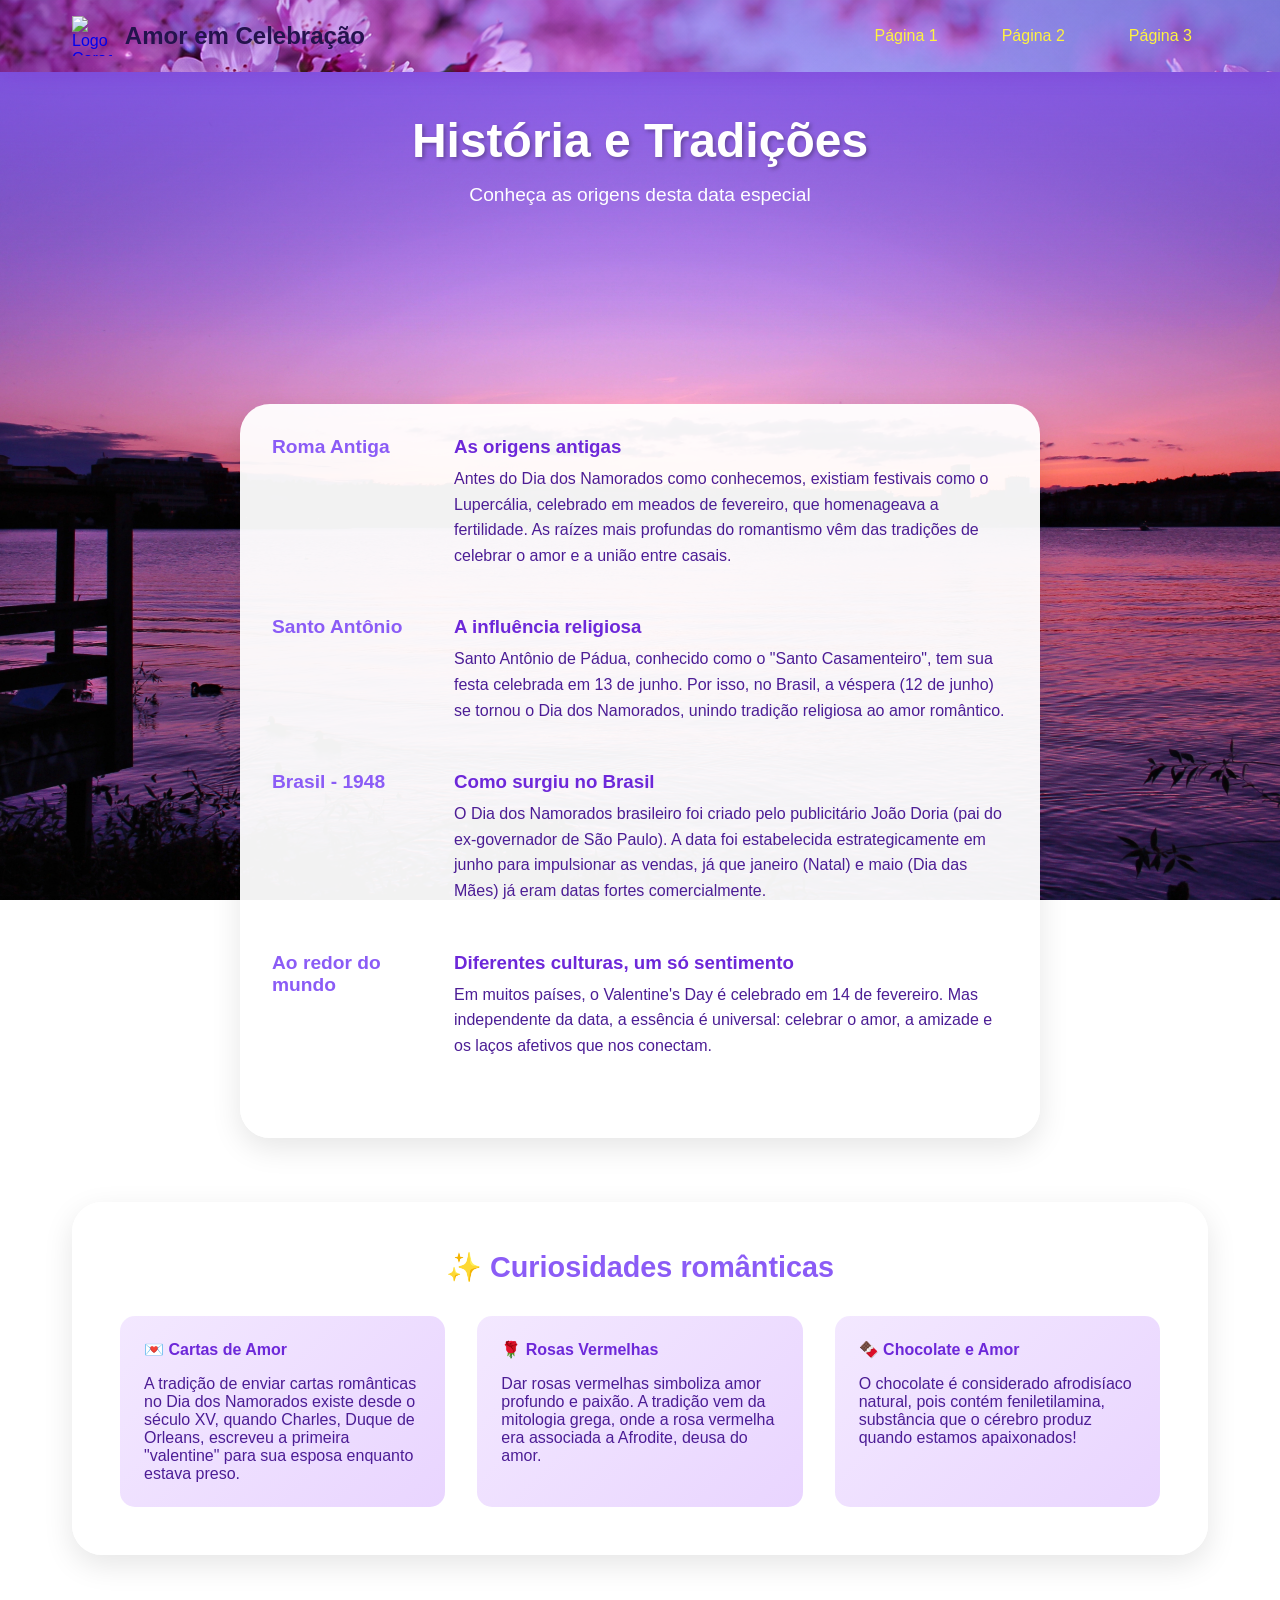
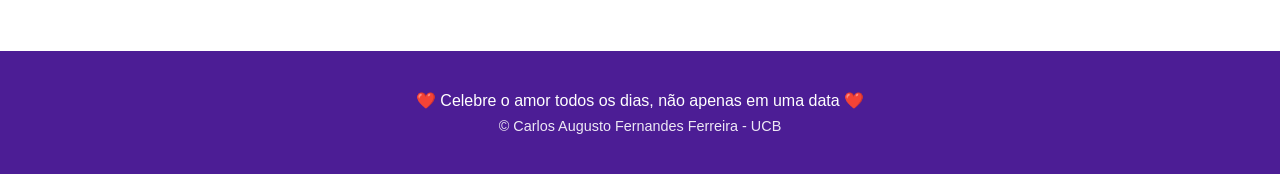
==== pagina2.html @ 07dcaab2 "Add files via upload" ====
<!DOCTYPE html>
<html lang="pt-br">
<head>
    <meta charset="UTF-8">
    <meta name="viewport" content="width=device-width, initial-scale=1.0">
    <title>História do Dia dos Namorados | Amor em Celebração</title>
    <link rel="stylesheet" href="style.css">
</head>
<body>
    <nav class="navbar">
        <div class="nav-container">
            <a href="index.html" class="logo">
            <img src="https://cdn-icons-png.flaticon.com/512/2589/2589175.png" alt="Logo Coração" class="logo-img">
            <span class="logo-text">Amor em Celebração</span>
        </a>
            <ul class="nav-links">
                <li><a href="index.html">Página 1</a></li>
                <li><a href="pagina2.html">Página 2</a></li>
                <li><a href="pagina3.html">Página 3</a></li>
            </ul>
        </div>
    </nav>

    <main>
        <section class="hero">
            <div class="hero-content">
                <h2>História e Tradições</h2>
                <p>Conheça as origens desta data especial</p>
            </div>
        </section>

        <section class="history-content">
            <div class="container">
                <div class="history-timeline">
                    <div class="timeline-item">
                        <div class="timeline-year">Roma Antiga</div>
                        <div class="timeline-text">
                            <h3>As origens antigas</h3>
                            <p>Antes do Dia dos Namorados como conhecemos, existiam festivais como o Lupercália, celebrado em meados de fevereiro, que homenageava a fertilidade. As raízes mais profundas do romantismo vêm das tradições de celebrar o amor e a união entre casais.</p>
                        </div>
                    </div>

                    <div class="timeline-item">
                        <div class="timeline-year">Santo Antônio</div>
                        <div class="timeline-text">
                            <h3>A influência religiosa</h3>
                            <p>Santo Antônio de Pádua, conhecido como o "Santo Casamenteiro", tem sua festa celebrada em 13 de junho. Por isso, no Brasil, a véspera (12 de junho) se tornou o Dia dos Namorados, unindo tradição religiosa ao amor romântico.</p>
                        </div>
                    </div>

                    <div class="timeline-item">
                        <div class="timeline-year">Brasil - 1948</div>
                        <div class="timeline-text">
                            <h3>Como surgiu no Brasil</h3>
                            <p>O Dia dos Namorados brasileiro foi criado pelo publicitário João Doria (pai do ex-governador de São Paulo). A data foi estabelecida estrategicamente em junho para impulsionar as vendas, já que janeiro (Natal) e maio (Dia das Mães) já eram datas fortes comercialmente.</p>
                        </div>
                    </div>

                    <div class="timeline-item">
                        <div class="timeline-year">Ao redor do mundo</div>
                        <div class="timeline-text">
                            <h3>Diferentes culturas, um só sentimento</h3>
                            <p>Em muitos países, o Valentine's Day é celebrado em 14 de fevereiro. Mas independente da data, a essência é universal: celebrar o amor, a amizade e os laços afetivos que nos conectam.</p>
                        </div>
                    </div>
                </div>

                <div class="curiosidades">
                    <h3>✨ Curiosidades românticas</h3>
                    <div class="curiosidades-grid">
                        <div class="curiosidade">
                            <h4>💌 Cartas de Amor</h4>
                            <p>A tradição de enviar cartas românticas no Dia dos Namorados existe desde o século XV, quando Charles, Duque de Orleans, escreveu a primeira "valentine" para sua esposa enquanto estava preso.</p>
                        </div>
                        <div class="curiosidade">
                            <h4>🌹 Rosas Vermelhas</h4>
                            <p>Dar rosas vermelhas simboliza amor profundo e paixão. A tradição vem da mitologia grega, onde a rosa vermelha era associada a Afrodite, deusa do amor.</p>
                        </div>
                        <div class="curiosidade">
                            <h4>🍫 Chocolate e Amor</h4>
                            <p>O chocolate é considerado afrodisíaco natural, pois contém feniletilamina, substância que o cérebro produz quando estamos apaixonados!</p>
                        </div>
                    </div>
                </div>
            </div>
        </section>
    </main>

    <footer>
        <div class="footer-content">
            <p>❤️ Celebre o amor todos os dias, não apenas em uma data ❤️</p>
            <p class="footer-note">&copy; Carlos Augusto Fernandes Ferreira - UCB</p>
        </div>
    </footer>
</body>
</html>
---- style.css ----
@import url('https://fonts.googleapis.com/css2?family=Great+Vibes&display=swap');
* {
    margin: 0;
    padding: 0;
    box-sizing: border-box;
}

body {
    font-family: 'Segoe UI', 'Tahoma', 'Geneva', 'Verdana', sans-serif;
    /* IMAGEM DE FUNDO FIXA - Troque a URL abaixo pela sua imagem */
    background-image: url(mar.webp);
    background-attachment: fixed;
    background-position: center;
    background-repeat: no-repeat;
    background-size: cover;
    position: relative;
}

/* Overlay para escurecer o fundo e melhorar legibilidade */
body::before {
    content: '';
    position: fixed;
    top: 0;
    left: 0;
    width: 100%;
    height: 100%;
    z-index: -1;
}

/* Navbar */
.navbar {
    background-image: url(chat3.webp);
    box-shadow: 0 2px 20px rgba(106, 13, 173, 0.2);
    position: fixed;
    width: 100%;
    top: 0;
    z-index: 1000;
    backdrop-filter: blur(10px);
}

.nav-container {
    max-width: 1200px;
    margin: 0 auto;
    padding: 1rem 2rem;
    display: flex;
    justify-content: space-between;
    align-items: center;
}

.logo {
    display: flex;
    align-items: center;
    gap: 0.8rem;
    text-decoration: none;
    transition: all 0.3s ease;
}

.logo:hover {
    transform: scale(1.05);
}

.logo-img {
    width: 40px;
    height: 40px;
    object-fit: contain;
    transition: all 0.3s ease;
}

.logo:hover .logo-img {
    animation: heartbeat 0.6s ease-in-out;
}

.logo-text {
    color: #24134d;
    font-size: 1.5rem;
    font-weight: bold;
    font-family: 'Segoe UI', Tahoma, Geneva, Verdana, sans-serif
}

/* Animação do coração batendo */
@keyframes heartbeat {
    0% {
        transform: scale(1);
    }
    50% {
        transform: scale(1.2);
    }
    100% {
        transform: scale(1);
    }
}

/* Versão responsiva para mobile */
@media (max-width: 768px) {
    .logo-img {
        width: 30px;
        height: 30px;
    }
    
    .logo-text {
        font-size: 1.1rem;
    }
}

.nav-links {
    display: flex;
    list-style: none;
    gap: 2rem;
}

.nav-links a {
    text-decoration: none;
    color: #FFF340;
    font-weight: 500;
    transition: all 0.3s;
    padding: 0.5rem 1rem;
    border-radius: 25px;
}

.nav-links a:hover {
    color: #A855F7;
    background: #F3E8FF;
}

/* Container */
.container {
    max-width: 1200px;
    margin: 0 auto;
    padding: 0 2rem;
}

/* Hero Section */
.hero {
    background: linear-gradient( rgba(139, 92, 246, 0.9), rgba(168, 85, 247, 0.01));
    height: 330px;
    display: flex;
    align-items: center;
    justify-content: center;
    text-align: center;
    margin-top: 10px;
    border-radius: 0 0 80px 0px;
}

.hero-content {
    color: white;
    animation: fadeInUp 1s ease;
}

.hero-content h2 {
    font-size: 3rem;
    margin-bottom: 1rem;
    text-shadow: 2px 2px 4px rgba(0,0,0,0.3);
}

.hero-content p {
    font-size: 1.2rem;
    margin-bottom: 2rem;
}

.btn-primary {
    background: white;
    color: #8B5CF6;
    padding: 1rem 2rem;
    border: none;
    border-radius: 50px;
    font-size: 1.1rem;
    cursor: pointer;
    transition: all 0.3s;
    text-decoration: none;
    display: inline-block;
    font-weight: bold;
    box-shadow: 0 4px 15px rgba(0,0,0,0.2);
}

.btn-primary:hover {
    transform: translateY(-3px);
    box-shadow: 0 6px 20px rgba(0,0,0,0.3);
    background: #F3E8FF;
    color: #6D28D9;
}

/* Intro Section */
.intro {
    padding: 4rem 0;
    background: white;
    border-radius: 30px;
    margin: 10rem;
    box-shadow: 0 10px 30px rgba(0,0,0,0.1);
}

.intro-text {
    text-align: center;
    max-width: 800px;
    margin: 0 auto;
}

.intro-text h3 {
    color: #8B5CF6;
    font-size: 2rem;
    margin-bottom: 1.5rem;
}

.intro-text p {
    font-size: 1.1rem;
    line-height: 1.8;
    color: #4C1D95;
}

/* Significados */
.significados {
    padding: 2rem 0;
    background: rgba(255, 255, 255, 0.95);
    margin: 10rem;
    border-radius: 30px;
    box-shadow: 0 10px 30px rgba(0,0,0,0.1);
}

.significados h3 {
    text-align: center;
    color: #8B5CF6;
    font-size: 2rem;
    margin-bottom: 3rem;
}

.significados-grid {
    display: grid;
    grid-template-columns: repeat(auto-fit, minmax(250px, 1fr));
    gap: 2rem;
}

.significado-card {
    text-align: center;
    padding: 2rem;
    background: linear-gradient(135deg, #F3E8FF, #E9D5FF);
    border-radius: 15px;
    transition: all 0.3s;
    box-shadow: 0 5px 15px rgba(0,0,0,0.08);
}

.significado-card:hover {
    transform: translateY(-5px);
    box-shadow: 0 8px 25px rgba(139, 92, 246, 0.3);
}

.significado-icon {
    font-size: 3rem;
    margin-bottom: 1rem;
}

.significado-card h4 {
    color: #6D28D9;
    margin-bottom: 1rem;
    font-size: 1.3rem;
}

.significado-card p {
    color: #4C1D95;
    line-height: 1.6;
}

/* Quote Destaque */
.quote-destaque {
    padding: 4rem 0;
    background: linear-gradient(135deg, #8B5CF6, #A855F7);
    margin: 2rem;
    border-radius: 30px;
}

.quote-box {
    text-align: center;
    color: white;
    padding: 1rem;
}

.quote-box p {
    font-size: 1.8rem;
    font-style: italic;
    margin-bottom: 1rem;
}

.quote-box span {
    font-size: 1rem;
    opacity: 0.9;
}

/* Date Info */
.date-info {
    padding: 4rem 0;
    background: rgba(255, 255, 255, 0.95);
    margin: 2rem;
    border-radius: 30px;
    box-shadow: 0 10px 30px rgba(0,0,0,0.1);
}

.date-card {
    background: linear-gradient(135deg, #F3E8FF, #E9D5FF);
    padding: 3rem;
    border-radius: 20px;
    text-align: center;
}

.date-card h3 {
    color: #8B5CF6;
    font-size: 1.8rem;
    margin-bottom: 1rem;
}

.date-card p {
    font-size: 1.1rem;
    color: #4C1D95;
    line-height: 1.6;
}

.date-card strong {
    color: #6D28D9;
}

/* Page Header */
.page-header {
    background: linear-gradient(135deg, #8B5CF6, #A855F7);
    color: white;
    text-align: center;
    padding: 100px 0 60px;
    margin-top: 70px;
}

.page-header h2 {
    font-size: 2.5rem;
    margin-bottom: 1rem;
}

/* History Timeline */
.history-content {
    padding: 4rem 0;
}

.history-timeline {
    max-width: 800px;
    margin: 0 auto 4rem;
    background: rgba(255, 255, 255, 0.95);
    padding: 2rem;
    border-radius: 30px;
    box-shadow: 0 10px 30px rgba(0,0,0,0.1);
}

.timeline-item {
    display: flex;
    margin-bottom: 3rem;
    gap: 2rem;
}

.timeline-year {
    min-width: 150px;
    font-weight: bold;
    color: #8B5CF6;
    font-size: 1.2rem;
}

.timeline-text h3 {
    color: #6D28D9;
    margin-bottom: 0.5rem;
}

.timeline-text p {
    color: #4C1D95;
    line-height: 1.6;
}

/* Curiosidades */
.curiosidades {
    background: rgba(255, 255, 255, 0.95);
    padding: 3rem;
    border-radius: 30px;
    margin-top: 3rem;
    box-shadow: 0 10px 30px rgba(0,0,0,0.1);
}

.curiosidades h3 {
    text-align: center;
    color: #8B5CF6;
    font-size: 1.8rem;
    margin-bottom: 2rem;
}

.curiosidades-grid {
    display: grid;
    grid-template-columns: repeat(auto-fit, minmax(300px, 1fr));
    gap: 2rem;
}

.curiosidade {
    background: linear-gradient(135deg, #F3E8FF, #E9D5FF);
    padding: 1.5rem;
    border-radius: 15px;
}

.curiosidade h4 {
    color: #6D28D9;
    margin-bottom: 1rem;
}

.curiosidade p {
    color: #4C1D95;
}

/* Ideias Grid */
.ideias {
    padding: 4rem 0;
}

.ideias-grid {
    display: grid;
    grid-template-columns: repeat(auto-fit, minmax(300px, 1fr));
    gap: 2rem;
}

.ideia-card {
    background: rgba(255, 255, 255, 0.95);
    padding: 2rem;
    border-radius: 15px;
    text-align: center;
    transition: all 0.3s;
    box-shadow: 0 5px 15px rgba(0,0,0,0.1);
}

.ideia-card:hover {
    transform: translateY(-5px);
    box-shadow: 0 8px 25px rgba(139, 92, 246, 0.3);
    background: white;
}

.ideia-icon {
    font-size: 3rem;
    margin-bottom: 1rem;
}

.ideia-card h3 {
    color: #8B5CF6;
    margin-bottom: 1rem;
}

.ideia-card p {
    color: #4C1D95;
    line-height: 1.6;
}

/* Mensagens Românticas */
.mensagens-romanticas {
    padding: 4rem 0;
    background: rgba(255, 255, 255, 0.95);
    margin: 2rem;
    border-radius: 30px;
    box-shadow: 0 10px 30px rgba(0,0,0,0.1);
}

.mensagens-romanticas h3 {
    text-align: center;
    color: #8B5CF6;
    font-size: 2rem;
    margin-bottom: 3rem;
}

.mensagens-grid {
    display: grid;
    grid-template-columns: repeat(auto-fit, minmax(350px, 1fr));
    gap: 1.5rem;
}

.mensagem {
    background: linear-gradient(135deg, #F3E8FF, #E9D5FF);
    padding: 1.5rem;
    border-radius: 15px;
    border-left: 4px solid #8B5CF6;
    transition: all 0.3s;
}

.mensagem:hover {
    transform: translateX(5px);
}

.mensagem p {
    font-size: 1rem;
    line-height: 1.6;
    color: #4C1D95;
    font-style: italic;
}

/* Dicas */
.dicas {
    padding: 4rem 0;
}

.dicas-box {
    background: linear-gradient(135deg, #8B5CF6, #A855F7);
    padding: 3rem;
    border-radius: 30px;
    text-align: center;
    color: white;
    margin: 2rem;
    box-shadow: 0 10px 30px rgba(0,0,0,0.2);
}

.dicas-box h3 {
    font-size: 1.8rem;
    margin-bottom: 1rem;
}

.dicas-box p {
    font-size: 1.1rem;
    line-height: 1.6;
    max-width: 600px;
    margin: 0 auto 1.5rem;
}

.heart-decor {
    font-size: 2rem;
    animation: heartbeat 1.5s infinite;
}

/* Footer */
footer {
    background: #4C1D95;
    color: white;
    padding: 2rem;
    text-align: center;
    margin-top: 2rem;
}

.footer-content p {
    margin: 0.5rem 0;
}

.footer-note {
    font-size: 0.9rem;
    opacity: 0.9;
}

/* Animações */
@keyframes fadeInUp {
    from {
        opacity: 0;
        transform: translateY(30px);
    }
    to {
        opacity: 1;
        transform: translateY(0);
    }
}

@keyframes heartbeat {
    0%, 100% {
        transform: scale(1);
    }
    50% {
        transform: scale(1.1);
    }
}

/* Responsividade */
@media (max-width: 768px) {
    .nav-container {
        flex-direction: column;
        gap: 1rem;
    }
    
    .hero-content h2 {
        font-size: 2rem;
    }
    
    .timeline-item {
        flex-direction: column;
        gap: 0.5rem;
    }
    
    .timeline-year {
        min-width: auto;
    }
    
    .quote-box p {
        font-size: 1.2rem;
    }
    
    .significados-grid,
    .ideias-grid,
    .mensagens-grid,
    .curiosidades-grid {
        grid-template-columns: 1fr;
    }
    
    .container {
        padding: 0 1rem;
    }
    
    .date-card {
        padding: 1.5rem;
    }
    
    .intro,
    .significados,
    .quote-destaque,
    .date-info,
    .mensagens-romanticas,
    .dicas-box {
        margin: 1rem;
    }
}
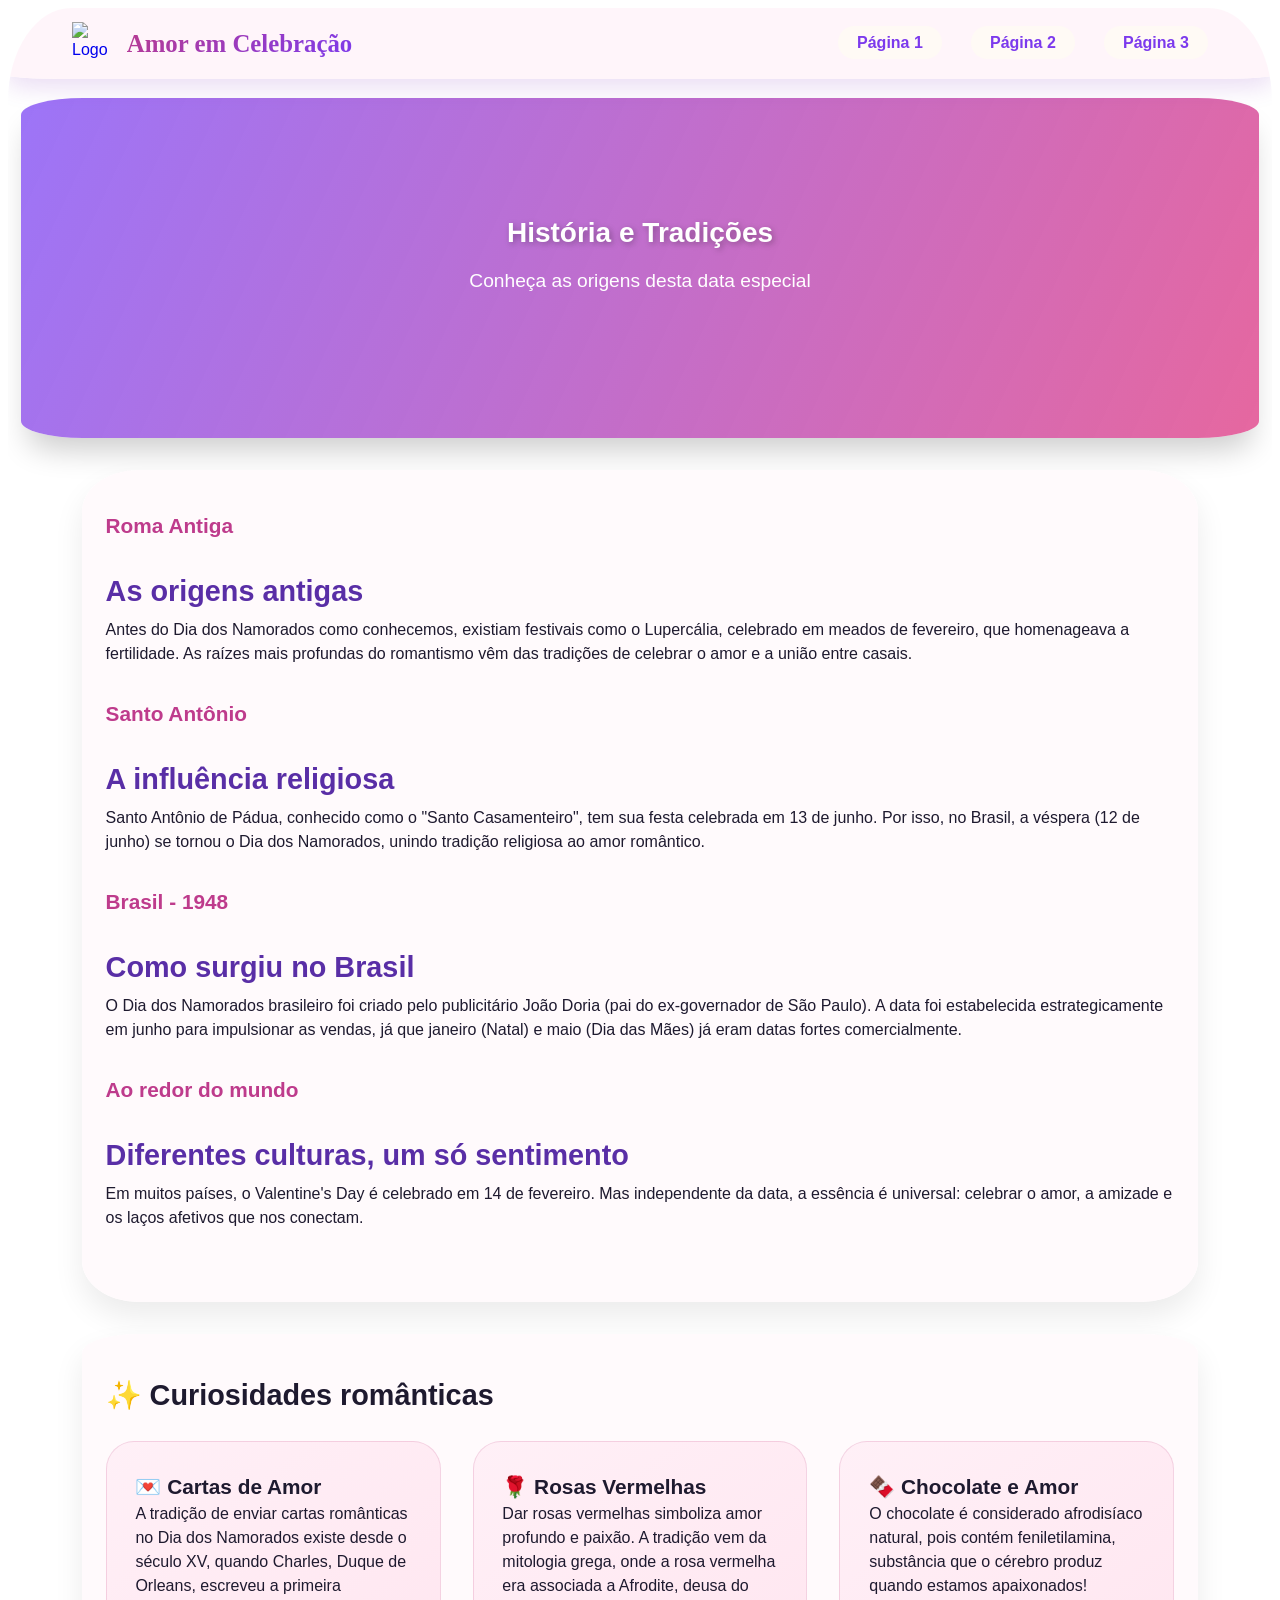
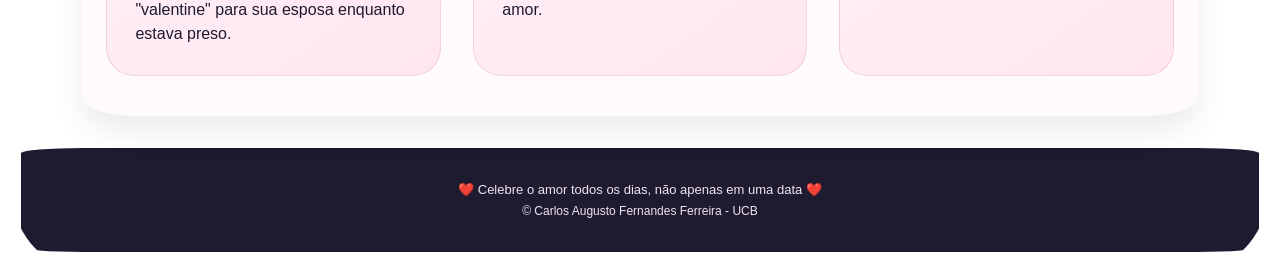
==== commit fa42d513: "Update pagina2.html" ====
--- a/pagina2.html
+++ b/pagina2.html
@@ -1,96 +1,114 @@
 <!DOCTYPE html>
 <html lang="pt-br">
+
 <head>
     <meta charset="UTF-8">
-    <meta name="viewport" content="width=device-width, initial-scale=1.0">
+    <meta name="viewport" content="width=device-width, initial-scale=1.0, user-scalable=yes">
     <title>História do Dia dos Namorados | Amor em Celebração</title>
     <link rel="stylesheet" href="style.css">
 </head>
+
 <body>
-    <nav class="navbar">
-        <div class="nav-container">
-            <a href="index.html" class="logo">
-            <img src="https://cdn-icons-png.flaticon.com/512/2589/2589175.png" alt="Logo Coração" class="logo-img">
-            <span class="logo-text">Amor em Celebração</span>
-        </a>
-            <ul class="nav-links">
-                <li><a href="index.html">Página 1</a></li>
-                <li><a href="pagina2.html">Página 2</a></li>
-                <li><a href="pagina3.html">Página 3</a></li>
-            </ul>
-        </div>
-    </nav>
+    <div class="page-wrapper">
+        <div class="bordered-content">
+            <nav class="navbar">
+                <div class="nav-container">
+                    <a href="index.html" class="logo">
+                        <img src="https://cdn-icons-png.flaticon.com/512/2589/2589175.png" alt="Logo Coração"
+                            class="logo-img">
+                        <span class="logo-text">Amor em Celebração</span>
+                    </a>
+                    <ul class="nav-links">
+                        <li><a href="index.html">Página 1</a></li>
+                        <li><a href="pagina2.html">Página 2</a></li>
+                        <li><a href="pagina3.html">Página 3</a></li>
+                    </ul>
+                </div>
+            </nav>
 
-    <main>
-        <section class="hero">
-            <div class="hero-content">
-                <h2>História e Tradições</h2>
-                <p>Conheça as origens desta data especial</p>
-            </div>
-        </section>
-
-        <section class="history-content">
-            <div class="container">
-                <div class="history-timeline">
-                    <div class="timeline-item">
-                        <div class="timeline-year">Roma Antiga</div>
-                        <div class="timeline-text">
-                            <h3>As origens antigas</h3>
-                            <p>Antes do Dia dos Namorados como conhecemos, existiam festivais como o Lupercália, celebrado em meados de fevereiro, que homenageava a fertilidade. As raízes mais profundas do romantismo vêm das tradições de celebrar o amor e a união entre casais.</p>
+            <main>
+                <section class="hero">
+                    <div class="hero-content">
+                        <h2>História e Tradições</h2>
+                        <p>Conheça as origens desta data especial</p>
+                    </div>
+                </section>
+                <section class="history-content">
+                    <div class="container">
+                        <div class="history-timeline">
+                            <div class="timeline-item">
+                                <div class="timeline-year">Roma Antiga</div>
+                                <div class="timeline-text">
+                                    <h3>As origens antigas</h3>
+                                    <p>Antes do Dia dos Namorados como conhecemos, existiam festivais como o Lupercália,
+                                        celebrado em meados de fevereiro, que homenageava a fertilidade. As raízes mais
+                                        profundas do romantismo vêm das tradições de celebrar o amor e a união entre
+                                        casais.</p>
+                                </div>
+                            </div>
+                            <div class="timeline-item">
+                                <div class="timeline-year">Santo Antônio</div>
+                                <div class="timeline-text">
+                                    <h3>A influência religiosa</h3>
+                                    <p>Santo Antônio de Pádua, conhecido como o "Santo Casamenteiro", tem sua festa
+                                        celebrada em 13 de junho. Por isso, no Brasil, a véspera (12 de junho) se tornou
+                                        o Dia dos Namorados, unindo tradição religiosa ao amor romântico.</p>
+                                </div>
+                            </div>
+                            <div class="timeline-item">
+                                <div class="timeline-year">Brasil - 1948</div>
+                                <div class="timeline-text">
+                                    <h3>Como surgiu no Brasil</h3>
+                                    <p>O Dia dos Namorados brasileiro foi criado pelo publicitário João Doria (pai do
+                                        ex-governador de São Paulo). A data foi estabelecida estrategicamente em junho
+                                        para impulsionar as vendas, já que janeiro (Natal) e maio (Dia das Mães) já eram
+                                        datas fortes comercialmente.</p>
+                                </div>
+                            </div>
+                            <div class="timeline-item">
+                                <div class="timeline-year">Ao redor do mundo</div>
+                                <div class="timeline-text">
+                                    <h3>Diferentes culturas, um só sentimento</h3>
+                                    <p>Em muitos países, o Valentine's Day é celebrado em 14 de fevereiro. Mas
+                                        independente da data, a essência é universal: celebrar o amor, a amizade e os
+                                        laços afetivos que nos conectam.</p>
+                                </div>
+                            </div>
+                        </div>
+                        <div class="curiosidades">
+                            <h3>✨ Curiosidades românticas</h3>
+                            <div class="curiosidades-grid">
+                                <div class="curiosidade">
+                                    <h4>💌 Cartas de Amor</h4>
+                                    <p>A tradição de enviar cartas românticas no Dia dos Namorados existe desde o século
+                                        XV, quando Charles, Duque de Orleans, escreveu a primeira "valentine" para sua
+                                        esposa enquanto estava preso.</p>
+                                </div>
+                                <div class="curiosidade">
+                                    <h4>🌹 Rosas Vermelhas</h4>
+                                    <p>Dar rosas vermelhas simboliza amor profundo e paixão. A tradição vem da mitologia
+                                        grega, onde a rosa vermelha era associada a Afrodite, deusa do amor.</p>
+                                </div>
+                                <div class="curiosidade">
+                                    <h4>🍫 Chocolate e Amor</h4>
+                                    <p>O chocolate é considerado afrodisíaco natural, pois contém feniletilamina,
+                                        substância que o cérebro produz quando estamos apaixonados!</p>
+                                </div>
+                            </div>
                         </div>
                     </div>
+                </section>
+            </main>
 
-                    <div class="timeline-item">
-                        <div class="timeline-year">Santo Antônio</div>
-                        <div class="timeline-text">
-                            <h3>A influência religiosa</h3>
-                            <p>Santo Antônio de Pádua, conhecido como o "Santo Casamenteiro", tem sua festa celebrada em 13 de junho. Por isso, no Brasil, a véspera (12 de junho) se tornou o Dia dos Namorados, unindo tradição religiosa ao amor romântico.</p>
-                        </div>
-                    </div>
+            <footer>
+                <div class="footer-content">
+                    <p>❤️ Celebre o amor todos os dias, não apenas em uma data ❤️</p>
+                    <p class="footer-note">&copy; Carlos Augusto Fernandes Ferreira - UCB</p>
+                </div>
+            </footer>
+        </div>
+    </div>
 
-                    <div class="timeline-item">
-                        <div class="timeline-year">Brasil - 1948</div>
-                        <div class="timeline-text">
-                            <h3>Como surgiu no Brasil</h3>
-                            <p>O Dia dos Namorados brasileiro foi criado pelo publicitário João Doria (pai do ex-governador de São Paulo). A data foi estabelecida estrategicamente em junho para impulsionar as vendas, já que janeiro (Natal) e maio (Dia das Mães) já eram datas fortes comercialmente.</p>
-                        </div>
-                    </div>
+</body>
 
-                    <div class="timeline-item">
-                        <div class="timeline-year">Ao redor do mundo</div>
-                        <div class="timeline-text">
-                            <h3>Diferentes culturas, um só sentimento</h3>
-                            <p>Em muitos países, o Valentine's Day é celebrado em 14 de fevereiro. Mas independente da data, a essência é universal: celebrar o amor, a amizade e os laços afetivos que nos conectam.</p>
-                        </div>
-                    </div>
-                </div>
-
-                <div class="curiosidades">
-                    <h3>✨ Curiosidades românticas</h3>
-                    <div class="curiosidades-grid">
-                        <div class="curiosidade">
-                            <h4>💌 Cartas de Amor</h4>
-                            <p>A tradição de enviar cartas românticas no Dia dos Namorados existe desde o século XV, quando Charles, Duque de Orleans, escreveu a primeira "valentine" para sua esposa enquanto estava preso.</p>
-                        </div>
-                        <div class="curiosidade">
-                            <h4>🌹 Rosas Vermelhas</h4>
-                            <p>Dar rosas vermelhas simboliza amor profundo e paixão. A tradição vem da mitologia grega, onde a rosa vermelha era associada a Afrodite, deusa do amor.</p>
-                        </div>
-                        <div class="curiosidade">
-                            <h4>🍫 Chocolate e Amor</h4>
-                            <p>O chocolate é considerado afrodisíaco natural, pois contém feniletilamina, substância que o cérebro produz quando estamos apaixonados!</p>
-                        </div>
-                    </div>
-                </div>
-            </div>
-        </section>
-    </main>
-
-    <footer>
-        <div class="footer-content">
-            <p>❤️ Celebre o amor todos os dias, não apenas em uma data ❤️</p>
-            <p class="footer-note">&copy; Carlos Augusto Fernandes Ferreira - UCB</p>
-        </div>
-    </footer>
-</body>
-</html>+</html>
--- a/style.css
+++ b/style.css
@@ -1,4 +1,5 @@
 @import url('https://fonts.googleapis.com/css2?family=Great+Vibes&display=swap');
+
 * {
     margin: 0;
     padding: 0;
@@ -7,16 +8,17 @@
 
 body {
     font-family: 'Segoe UI', 'Tahoma', 'Geneva', 'Verdana', sans-serif;
-    /* IMAGEM DE FUNDO FIXA - Troque a URL abaixo pela sua imagem */
-    background-image: url(mar.webp);
+    background-image: url('/IMG/mar.jpg');
     background-attachment: fixed;
     background-position: center;
     background-repeat: no-repeat;
     background-size: cover;
     position: relative;
-}
-
-/* Overlay para escurecer o fundo e melhorar legibilidade */
+    font-size: 16px;
+    line-height: 1.5;
+    color: #1e1a2f;
+}
+
 body::before {
     content: '';
     position: fixed;
@@ -27,24 +29,52 @@
     z-index: -1;
 }
 
-/* Navbar */
+.page-wrapper {
+    max-width: 1400px;
+    margin: 0 auto;
+    background: transparent;
+    padding: 0.5rem;
+}
+
+.bordered-content {
+    border-radius: 5%;
+    overflow: hidden;
+}
+
+.navbar,
+.hero,
+.intro,
+.significados,
+.quote-destaque,
+.date-info,
+.history-timeline,
+.curiosidades,
+.ideias,
+.mensagens-romanticas,
+.dicas-box,
+footer {
+    border-radius: 5%;
+}
+
 .navbar {
-    background-image: url(chat3.webp);
-    box-shadow: 0 2px 20px rgba(106, 13, 173, 0.2);
-    position: fixed;
-    width: 100%;
+    background: rgba(255, 245, 250, 0.95);
+    backdrop-filter: blur(12px);
+    box-shadow: 0 8px 25px rgba(106, 13, 173, 0.15);
+    position: sticky;
     top: 0;
     z-index: 1000;
-    backdrop-filter: blur(10px);
+    margin-bottom: 1.2rem;
+    transition: all 0.3s;
 }
 
 .nav-container {
     max-width: 1200px;
     margin: 0 auto;
-    padding: 1rem 2rem;
+    padding: 0.9rem 2rem;
     display: flex;
     justify-content: space-between;
     align-items: center;
+    flex-wrap: wrap;
 }
 
 .logo {
@@ -52,495 +82,240 @@
     align-items: center;
     gap: 0.8rem;
     text-decoration: none;
-    transition: all 0.3s ease;
+    transition: transform 0.2s;
 }
 
 .logo:hover {
-    transform: scale(1.05);
+    transform: scale(1.02);
 }
 
 .logo-img {
-    width: 40px;
-    height: 40px;
+    width: 42px;
+    height: 42px;
     object-fit: contain;
-    transition: all 0.3s ease;
-}
-
-.logo:hover .logo-img {
-    animation: heartbeat 0.6s ease-in-out;
+    transition: all 0.2s;
 }
 
 .logo-text {
-    color: #24134d;
-    font-size: 1.5rem;
+    font-size: 1.55rem;
     font-weight: bold;
-    font-family: 'Segoe UI', Tahoma, Geneva, Verdana, sans-serif
-}
-
-/* Animação do coração batendo */
-@keyframes heartbeat {
-    0% {
-        transform: scale(1);
-    }
-    50% {
-        transform: scale(1.2);
-    }
-    100% {
-        transform: scale(1);
-    }
-}
-
-/* Versão responsiva para mobile */
-@media (max-width: 768px) {
-    .logo-img {
-        width: 30px;
-        height: 30px;
-    }
-    
-    .logo-text {
-        font-size: 1.1rem;
-    }
+    background: linear-gradient(135deg, #b93b8f, #7c3aed);
+    background-clip: text;
+    -webkit-background-clip: text;
+    color: transparent;
+    font-family: 'Segoe UI', 'Great Vibes', cursive;
 }
 
 .nav-links {
     display: flex;
     list-style: none;
-    gap: 2rem;
+    gap: 1.8rem;
 }
 
 .nav-links a {
     text-decoration: none;
-    color: #FFF340;
-    font-weight: 500;
-    transition: all 0.3s;
-    padding: 0.5rem 1rem;
-    border-radius: 25px;
+    font-weight: 600;
+    color: #7c3aed;
+    padding: 0.5rem 1.2rem;
+    border-radius: 40px;
+    transition: all 0.25s;
+    background: rgba(255, 255, 240, 0.5);
 }
 
 .nav-links a:hover {
-    color: #A855F7;
-    background: #F3E8FF;
-}
-
-/* Container */
+    background: #f3e8ff;
+    color: #a21caf;
+    transform: translateY(-2px);
+    box-shadow: 0 4px 10px rgba(0, 0, 0, 0.05);
+}
+
 .container {
     max-width: 1200px;
     margin: 0 auto;
-    padding: 0 2rem;
-}
-
-/* Hero Section */
+    padding: 0 1.8rem;
+}
+
+h1 {
+    font-size: 38px;
+    font-weight: 800;
+    letter-spacing: -0.5px;
+}
+
+h2 {
+    font-size: 26px;
+    font-weight: 700;
+}
+
+h3 {
+    font-size: 1.8rem;
+    font-weight: 600;
+}
+
+h4 {
+    font-size: 1.3rem;
+}
+
+footer {
+    font-size: 13px;
+}
+
+.footer-note {
+    font-size: 12px;
+}
+
 .hero {
-    background: linear-gradient( rgba(139, 92, 246, 0.9), rgba(168, 85, 247, 0.01));
-    height: 330px;
+    background: linear-gradient(115deg, rgba(139, 92, 246, 0.85), rgba(219, 39, 119, 0.7));
+    min-height: 340px;
     display: flex;
     align-items: center;
     justify-content: center;
     text-align: center;
-    margin-top: 10px;
-    border-radius: 0 0 80px 0px;
+    margin: 0.8rem 0.8rem 1.8rem 0.8rem;
+    box-shadow: 0 20px 30px -8px rgba(0, 0, 0, 0.2);
+    backdrop-filter: blur(2px);
 }
 
 .hero-content {
     color: white;
-    animation: fadeInUp 1s ease;
+    animation: fadeInUp 0.9s ease;
+    padding: 1rem;
 }
 
 .hero-content h2 {
-    font-size: 3rem;
-    margin-bottom: 1rem;
-    text-shadow: 2px 2px 4px rgba(0,0,0,0.3);
+    font-size: 28px;
+    margin-bottom: 0.8rem;
+    text-shadow: 2px 2px 6px rgba(0, 0, 0, 0.3);
 }
 
 .hero-content p {
     font-size: 1.2rem;
-    margin-bottom: 2rem;
+    margin-bottom: 1.8rem;
 }
 
 .btn-primary {
     background: white;
-    color: #8B5CF6;
-    padding: 1rem 2rem;
-    border: none;
-    border-radius: 50px;
-    font-size: 1.1rem;
-    cursor: pointer;
-    transition: all 0.3s;
+    color: #c2418f;
+    padding: 0.9rem 2rem;
+    border-radius: 60px;
+    font-weight: bold;
+    transition: all 0.2s;
+    display: inline-block;
     text-decoration: none;
-    display: inline-block;
-    font-weight: bold;
-    box-shadow: 0 4px 15px rgba(0,0,0,0.2);
+    box-shadow: 0 5px 14px rgba(0, 0, 0, 0.2);
 }
 
 .btn-primary:hover {
+    background: #fdf2f8;
     transform: translateY(-3px);
-    box-shadow: 0 6px 20px rgba(0,0,0,0.3);
-    background: #F3E8FF;
-    color: #6D28D9;
-}
-
-/* Intro Section */
-.intro {
-    padding: 4rem 0;
-    background: white;
-    border-radius: 30px;
-    margin: 10rem;
-    box-shadow: 0 10px 30px rgba(0,0,0,0.1);
-}
-
-.intro-text {
-    text-align: center;
-    max-width: 800px;
-    margin: 0 auto;
-}
-
-.intro-text h3 {
-    color: #8B5CF6;
-    font-size: 2rem;
-    margin-bottom: 1.5rem;
-}
-
-.intro-text p {
-    font-size: 1.1rem;
-    line-height: 1.8;
-    color: #4C1D95;
-}
-
-/* Significados */
-.significados {
-    padding: 2rem 0;
-    background: rgba(255, 255, 255, 0.95);
-    margin: 10rem;
-    border-radius: 30px;
-    box-shadow: 0 10px 30px rgba(0,0,0,0.1);
-}
-
-.significados h3 {
-    text-align: center;
-    color: #8B5CF6;
-    font-size: 2rem;
-    margin-bottom: 3rem;
-}
-
-.significados-grid {
-    display: grid;
-    grid-template-columns: repeat(auto-fit, minmax(250px, 1fr));
-    gap: 2rem;
-}
-
-.significado-card {
-    text-align: center;
-    padding: 2rem;
-    background: linear-gradient(135deg, #F3E8FF, #E9D5FF);
-    border-radius: 15px;
-    transition: all 0.3s;
-    box-shadow: 0 5px 15px rgba(0,0,0,0.08);
-}
-
-.significado-card:hover {
-    transform: translateY(-5px);
-    box-shadow: 0 8px 25px rgba(139, 92, 246, 0.3);
-}
-
-.significado-icon {
-    font-size: 3rem;
-    margin-bottom: 1rem;
-}
-
-.significado-card h4 {
-    color: #6D28D9;
-    margin-bottom: 1rem;
-    font-size: 1.3rem;
-}
-
-.significado-card p {
-    color: #4C1D95;
-    line-height: 1.6;
-}
-
-/* Quote Destaque */
-.quote-destaque {
-    padding: 4rem 0;
-    background: linear-gradient(135deg, #8B5CF6, #A855F7);
-    margin: 2rem;
-    border-radius: 30px;
-}
-
-.quote-box {
-    text-align: center;
-    color: white;
-    padding: 1rem;
-}
-
-.quote-box p {
-    font-size: 1.8rem;
-    font-style: italic;
-    margin-bottom: 1rem;
-}
-
-.quote-box span {
-    font-size: 1rem;
-    opacity: 0.9;
-}
-
-/* Date Info */
-.date-info {
-    padding: 4rem 0;
-    background: rgba(255, 255, 255, 0.95);
-    margin: 2rem;
-    border-radius: 30px;
-    box-shadow: 0 10px 30px rgba(0,0,0,0.1);
-}
-
-.date-card {
-    background: linear-gradient(135deg, #F3E8FF, #E9D5FF);
-    padding: 3rem;
-    border-radius: 20px;
-    text-align: center;
-}
-
-.date-card h3 {
-    color: #8B5CF6;
-    font-size: 1.8rem;
-    margin-bottom: 1rem;
-}
-
-.date-card p {
-    font-size: 1.1rem;
-    color: #4C1D95;
-    line-height: 1.6;
-}
-
-.date-card strong {
-    color: #6D28D9;
-}
-
-/* Page Header */
-.page-header {
-    background: linear-gradient(135deg, #8B5CF6, #A855F7);
-    color: white;
-    text-align: center;
-    padding: 100px 0 60px;
-    margin-top: 70px;
-}
-
-.page-header h2 {
-    font-size: 2.5rem;
-    margin-bottom: 1rem;
-}
-
-/* History Timeline */
-.history-content {
-    padding: 4rem 0;
-}
-
-.history-timeline {
-    max-width: 800px;
-    margin: 0 auto 4rem;
-    background: rgba(255, 255, 255, 0.95);
-    padding: 2rem;
-    border-radius: 30px;
-    box-shadow: 0 10px 30px rgba(0,0,0,0.1);
-}
-
-.timeline-item {
-    display: flex;
-    margin-bottom: 3rem;
-    gap: 2rem;
-}
-
-.timeline-year {
-    min-width: 150px;
-    font-weight: bold;
-    color: #8B5CF6;
-    font-size: 1.2rem;
-}
-
-.timeline-text h3 {
-    color: #6D28D9;
-    margin-bottom: 0.5rem;
-}
-
-.timeline-text p {
-    color: #4C1D95;
-    line-height: 1.6;
-}
-
-/* Curiosidades */
-.curiosidades {
-    background: rgba(255, 255, 255, 0.95);
-    padding: 3rem;
-    border-radius: 30px;
-    margin-top: 3rem;
-    box-shadow: 0 10px 30px rgba(0,0,0,0.1);
-}
-
-.curiosidades h3 {
-    text-align: center;
-    color: #8B5CF6;
-    font-size: 1.8rem;
-    margin-bottom: 2rem;
-}
-
+    color: #7c3aed;
+}
+
+.intro,
+.significados,
+.quote-destaque,
+.date-info,
+.history-timeline,
+.curiosidades,
+.ideias,
+.mensagens-romanticas {
+    background: rgba(255, 250, 252, 0.94);
+    backdrop-filter: blur(2px);
+    margin: 2rem 0.8rem;
+    padding: 2.5rem 1.5rem;
+    border-radius: 5%;
+    box-shadow: 0 15px 30px rgba(0, 0, 0, 0.08);
+    transition: all 0.2s;
+}
+
+.significados-grid,
+.ideias-grid,
+.mensagens-grid,
 .curiosidades-grid {
     display: grid;
-    grid-template-columns: repeat(auto-fit, minmax(300px, 1fr));
+    grid-template-columns: repeat(auto-fit, minmax(240px, 1fr));
     gap: 2rem;
-}
-
+    margin-top: 1.5rem;
+}
+
+.significado-card,
+.ideia-card,
+.mensagem,
 .curiosidade {
-    background: linear-gradient(135deg, #F3E8FF, #E9D5FF);
-    padding: 1.5rem;
-    border-radius: 15px;
-}
-
-.curiosidade h4 {
-    color: #6D28D9;
-    margin-bottom: 1rem;
-}
-
-.curiosidade p {
-    color: #4C1D95;
-}
-
-/* Ideias Grid */
-.ideias {
-    padding: 4rem 0;
-}
-
-.ideias-grid {
-    display: grid;
-    grid-template-columns: repeat(auto-fit, minmax(300px, 1fr));
-    gap: 2rem;
-}
-
-.ideia-card {
-    background: rgba(255, 255, 255, 0.95);
-    padding: 2rem;
-    border-radius: 15px;
-    text-align: center;
-    transition: all 0.3s;
-    box-shadow: 0 5px 15px rgba(0,0,0,0.1);
-}
-
+    background: linear-gradient(145deg, #fff0f7, #ffe6f0);
+    padding: 1.8rem;
+    border-radius: 28px;
+    transition: all 0.25s;
+    border: 1px solid rgba(200, 100, 150, 0.2);
+}
+
+.significado-card:hover,
 .ideia-card:hover {
-    transform: translateY(-5px);
-    box-shadow: 0 8px 25px rgba(139, 92, 246, 0.3);
-    background: white;
-}
-
+    transform: translateY(-6px);
+    box-shadow: 0 20px 25px -12px rgba(124, 58, 237, 0.35);
+}
+
+.significado-icon,
 .ideia-icon {
     font-size: 3rem;
-    margin-bottom: 1rem;
-}
-
-.ideia-card h3 {
-    color: #8B5CF6;
-    margin-bottom: 1rem;
-}
-
-.ideia-card p {
-    color: #4C1D95;
-    line-height: 1.6;
-}
-
-/* Mensagens Românticas */
-.mensagens-romanticas {
-    padding: 4rem 0;
-    background: rgba(255, 255, 255, 0.95);
-    margin: 2rem;
-    border-radius: 30px;
-    box-shadow: 0 10px 30px rgba(0,0,0,0.1);
-}
-
-.mensagens-romanticas h3 {
+    margin-bottom: 0.8rem;
+}
+
+.quote-destaque {
+    background: linear-gradient(125deg, #d9469b, #7c3aed);
+    color: white;
+}
+
+.quote-box p {
+    font-size: 1.6rem;
+    font-style: italic;
+    font-weight: 500;
+}
+
+.date-card {
+    background: #faeef4;
+    padding: 2rem;
+    border-radius: 40px;
     text-align: center;
-    color: #8B5CF6;
-    font-size: 2rem;
-    margin-bottom: 3rem;
-}
-
-.mensagens-grid {
-    display: grid;
-    grid-template-columns: repeat(auto-fit, minmax(350px, 1fr));
-    gap: 1.5rem;
-}
-
-.mensagem {
-    background: linear-gradient(135deg, #F3E8FF, #E9D5FF);
-    padding: 1.5rem;
-    border-radius: 15px;
-    border-left: 4px solid #8B5CF6;
-    transition: all 0.3s;
-}
-
-.mensagem:hover {
-    transform: translateX(5px);
-}
-
-.mensagem p {
-    font-size: 1rem;
-    line-height: 1.6;
-    color: #4C1D95;
-    font-style: italic;
-}
-
-/* Dicas */
-.dicas {
-    padding: 4rem 0;
-}
-
-.dicas-box {
-    background: linear-gradient(135deg, #8B5CF6, #A855F7);
-    padding: 3rem;
-    border-radius: 30px;
+}
+
+.timeline-item {
+    display: flex;
+    gap: 1.8rem;
+    margin-bottom: 2rem;
+    flex-wrap: wrap;
+}
+
+.timeline-year {
+    font-weight: 800;
+    color: #be3b8c;
+    font-size: 1.3rem;
+    min-width: 130px;
+}
+
+.timeline-text h3 {
+    color: #592ea6;
+    margin-bottom: 0.3rem;
+}
+
+
+footer {
+    background: #1e1a2f;
+    color: #f1e4f0;
     text-align: center;
-    color: white;
-    margin: 2rem;
-    box-shadow: 0 10px 30px rgba(0,0,0,0.2);
-}
-
-.dicas-box h3 {
-    font-size: 1.8rem;
-    margin-bottom: 1rem;
-}
-
-.dicas-box p {
-    font-size: 1.1rem;
-    line-height: 1.6;
-    max-width: 600px;
-    margin: 0 auto 1.5rem;
-}
-
-.heart-decor {
-    font-size: 2rem;
-    animation: heartbeat 1.5s infinite;
-}
-
-/* Footer */
-footer {
-    background: #4C1D95;
-    color: white;
-    padding: 2rem;
-    text-align: center;
-    margin-top: 2rem;
+    padding: 1.8rem;
+    margin: 2rem 0.8rem 0.8rem 0.8rem;
 }
 
 .footer-content p {
-    margin: 0.5rem 0;
-}
-
-.footer-note {
-    font-size: 0.9rem;
-    opacity: 0.9;
-}
-
-/* Animações */
+    margin: 0.2rem 0;
+}
+
 @keyframes fadeInUp {
     from {
         opacity: 0;
         transform: translateY(30px);
     }
+
     to {
         opacity: 1;
         transform: translateY(0);
@@ -548,59 +323,76 @@
 }
 
 @keyframes heartbeat {
-    0%, 100% {
+    0% {
         transform: scale(1);
     }
+
     50% {
-        transform: scale(1.1);
-    }
-}
-
-/* Responsividade */
-@media (max-width: 768px) {
+        transform: scale(1.08);
+    }
+
+    100% {
+        transform: scale(1);
+    }
+}
+
+.heart-decor {
+    animation: heartbeat 1.5s infinite;
+    display: inline-block;
+    font-size: 2rem;
+}
+
+@media (max-width: 760px) {
+    body {
+        font-size: 15px;
+    }
+
+    h1 {
+        font-size: 34px;
+    }
+
+    h2 {
+        font-size: 24px;
+    }
+
     .nav-container {
         flex-direction: column;
-        gap: 1rem;
-    }
-    
-    .hero-content h2 {
-        font-size: 2rem;
-    }
-    
+        gap: 0.8rem;
+    }
+
     .timeline-item {
         flex-direction: column;
         gap: 0.5rem;
     }
-    
-    .timeline-year {
-        min-width: auto;
-    }
-    
+
+    .hero-content h2 {
+        font-size: 26px;
+    }
+
     .quote-box p {
-        font-size: 1.2rem;
-    }
-    
-    .significados-grid,
-    .ideias-grid,
-    .mensagens-grid,
-    .curiosidades-grid {
-        grid-template-columns: 1fr;
-    }
-    
+        font-size: 1.3rem;
+    }
+
     .container {
         padding: 0 1rem;
     }
-    
-    .date-card {
-        padding: 1.5rem;
-    }
-    
+
     .intro,
     .significados,
-    .quote-destaque,
-    .date-info,
-    .mensagens-romanticas,
-    .dicas-box {
-        margin: 1rem;
-    }
-}
+    .date-info {
+        padding: 1.5rem;
+    }
+}
+
+.dicas-box {
+    background: linear-gradient(125deg, #7c3aed, #db2777);
+    padding: 2rem;
+    border-radius: 5%;
+    color: white;
+    text-align: center;
+    margin: 1rem 0.8rem;
+}
+
+strong {
+    color: #c2418f;
+}
